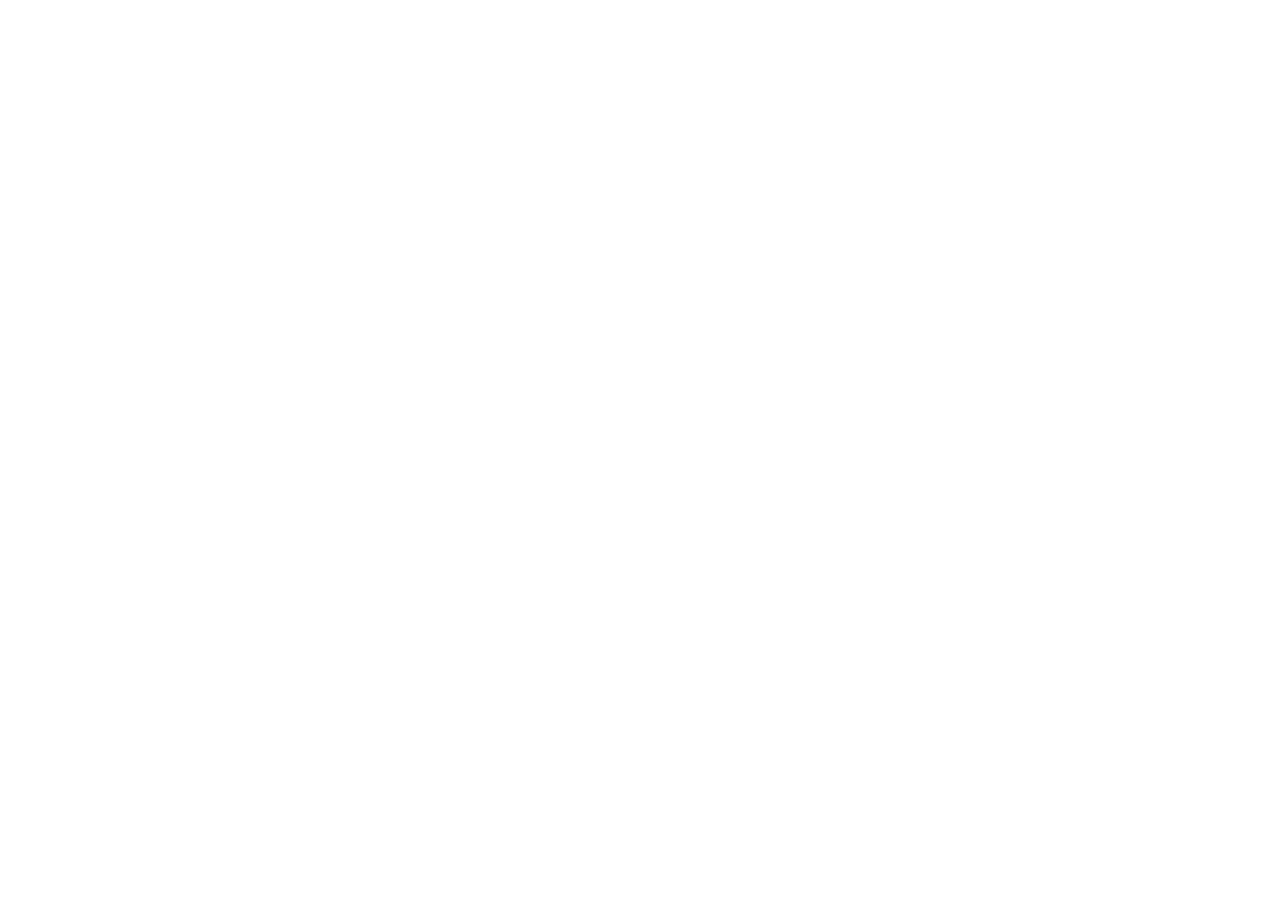
==== html/glass.html @ 977c3675 "indexの追記" ====
<!DOCTYPE html>
<html lang="ja">

<head>
    <meta charset="UTF-8">
    <meta name="viewport" content="width=device-width, initial-scale=1.0">

    <link rel="stylesheet" href="../css/all-sytle.css">
    <link rel="stylesheet" href="../css/ham.style.css">

    <!-- fontのリンク -->
    <link rel="preconnect" href="https://fonts.googleapis.com">
    <link rel="preconnect" href="https://fonts.gstatic.com" crossorigin>
    <link href="https://fonts.googleapis.com/css2?family=Shippori+Mincho:wght@400;500;600;700;800&display=swap"
        rel="stylesheet">
    <title>Document</title>
</head>

<body>

</body>

</html>
---- css/all-sytle.css ----
@charset "utf-8";

* {
    padding: 0;
    margin: 0;
    font-family: "Shippori Mincho", serif;
    font-style: normal;
}

/* 背景画像 */
html {
    background-image: url(../img/背景.png);
}

header {
    display: flex;
    justify-content: space-between;
}

.header_2 {
    display: flex;
}

.logo {
    margin: auto;
    width: 200px;
}

.logo img {
    margin-top: 3%;
    margin-right: 15px;
}

.logo_2 {
    margin: auto;
}

.logo_2 p {
    margin: auto;
    margin-right: 50px;
}
---- css/ham.style.css ----
.header-area {
  display: flex;
  justify-content: space-between;
  height: 65px;
  padding: 0 20px;
  align-items: center;
}

.hamburger {
  width: 40px;
  height: 23px;
  position: relative;
}

.hamburger span {
  position: absolute;
  width: 100%;
  height: 2px;
  background-color: black;
}

.hamburger span:first-of-type {
  /* ハンバーガーメニューの1番目の線 */
  top: 0;
}

.hamburger span:nth-of-type(2) {
  /* ハンバーガーメニューの2番目の線 */
  top: 50%;
}

.hamburger span:last-of-type {
  /* ハンバーガーメニューの3番目の線 */
  top: 100%;
}

.hamburger-x {
  width: 40px;
  height: 10px;
  position: relative;
  margin-right: 10%;
  margin-top: 10px;
  margin-left: 10%;
}

.hamburger-x span {
  position: absolute;
  width: 100%;
  height: 2px;
  background-color: black;
  left: 0px;
}

.slide-menu {
  background-color: #f7f5f2;
  position: fixed;
  width: 25%;
  left: 0;
  transform: translateX(-100%);
  transition: .5s;
  border: 1px solid black;
}

.slide-menu .hori {
  width: 80%;
  height: 4px;
  margin: 0 0 0 10%;
  border-top: 1px solid #B8A36C;
  border-bottom: 1px solid #B8A36C;
}

.slide-menu .menu {
  color: #000;
  line-height: 300%;
  text-align: center;
  background-color: #EFE0CB;
  display: flex;
}

.slide-menu .toTop {
  color: #000;
  line-height: 300%;
  text-align: center;
  margin-top: 5%;
}

.slide-menu .nav {
  color: #000;
  line-height: 300%;
  text-align: left;
  padding-left: 10%;
  margin-top: 5%;
}

.slide-menu .item {
  color: #000;
  line-height: 300%;
  text-align: left;
  padding-left: 20%;
}

.hamburger-x span:first-of-type {
  /* ハンバーガーメニューの1番目の線 */
  top: 50%;
  transform: rotate(45deg);
}

.hamburger-x span:last-of-type {
  /* ハンバーガーメニューの3番目の線 */
  top: 50%;
  transform: rotate(-45deg);
}

.slide-menu.active {
  transform: translateX(0);
}

.ham-cover.active {
  position: fixed;
  width: 100%;
  height: 100%;
  top: 0;
  left: 0;
  z-index: -1;
  background: rgba(3, 3, 3, .5);
  display: block;
}

.text {
  font-size: 18px;
  font-family: 'sawarabi Mincho';
}
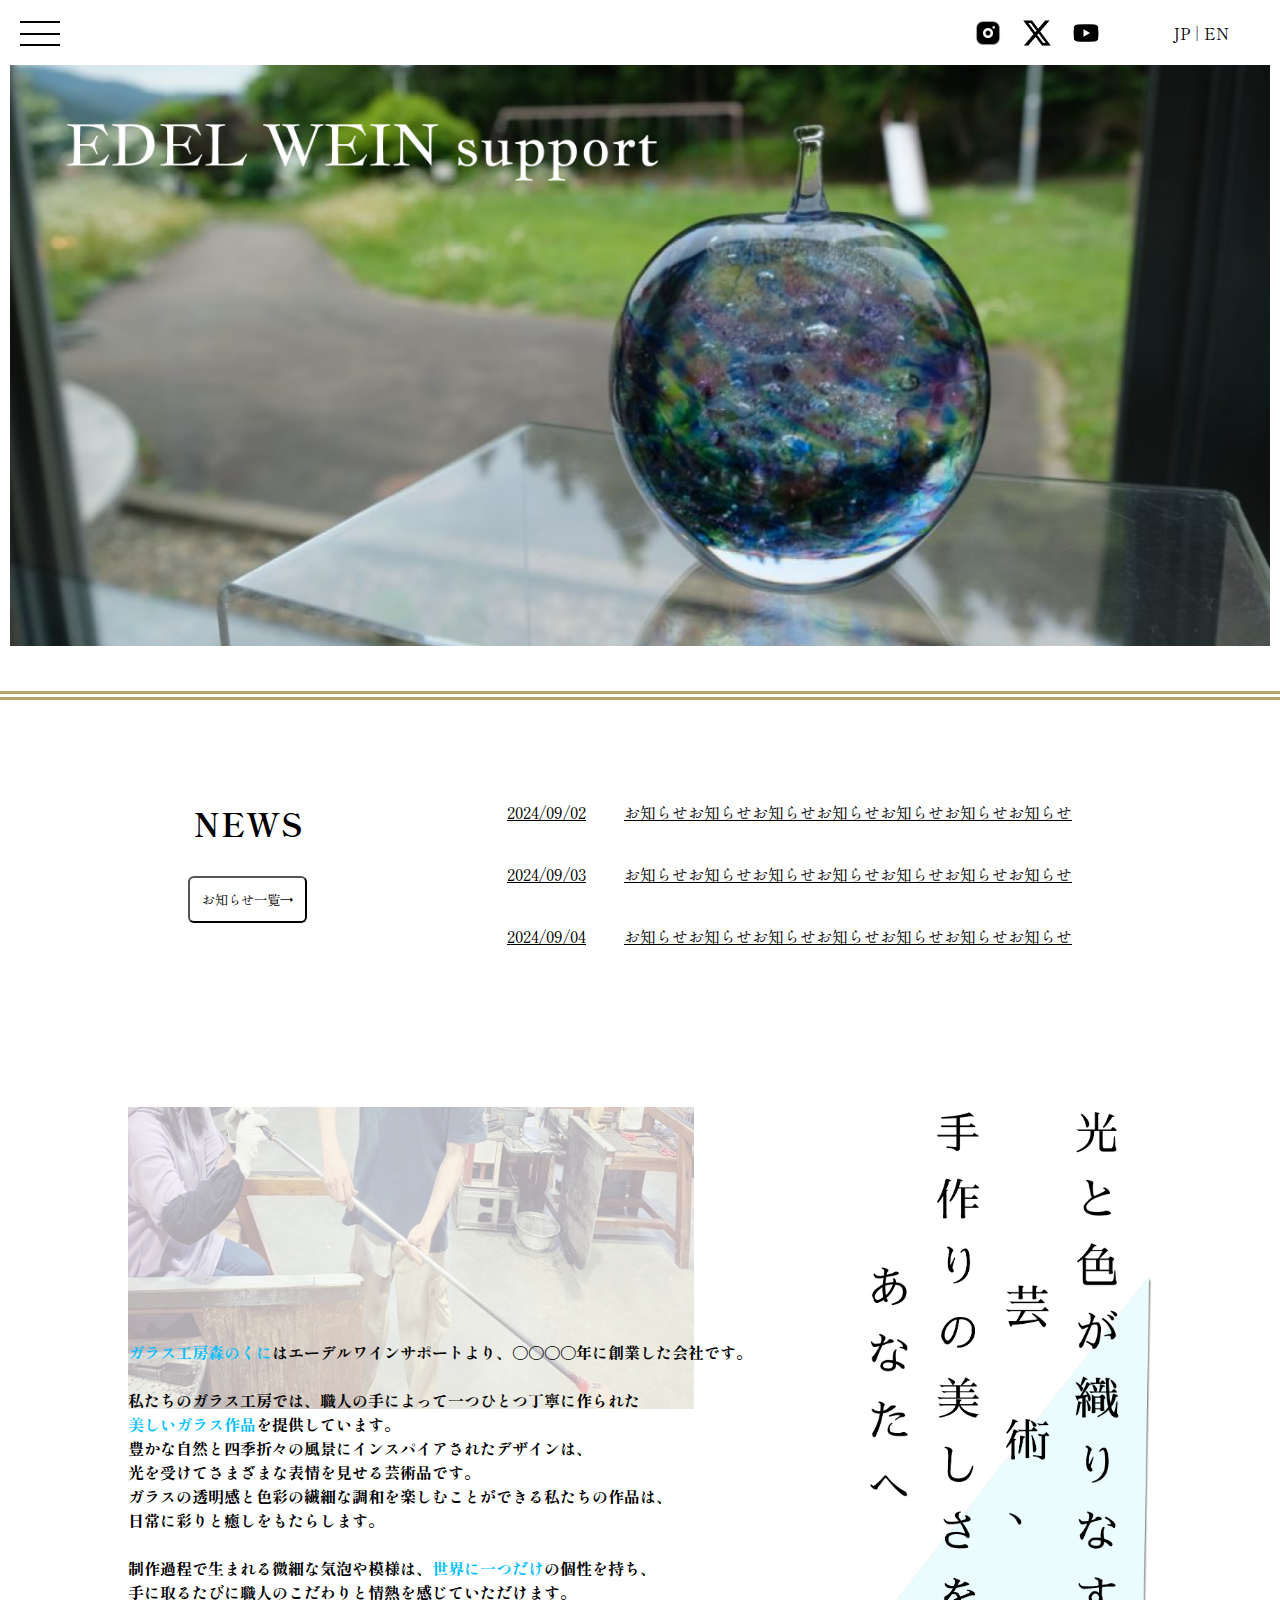
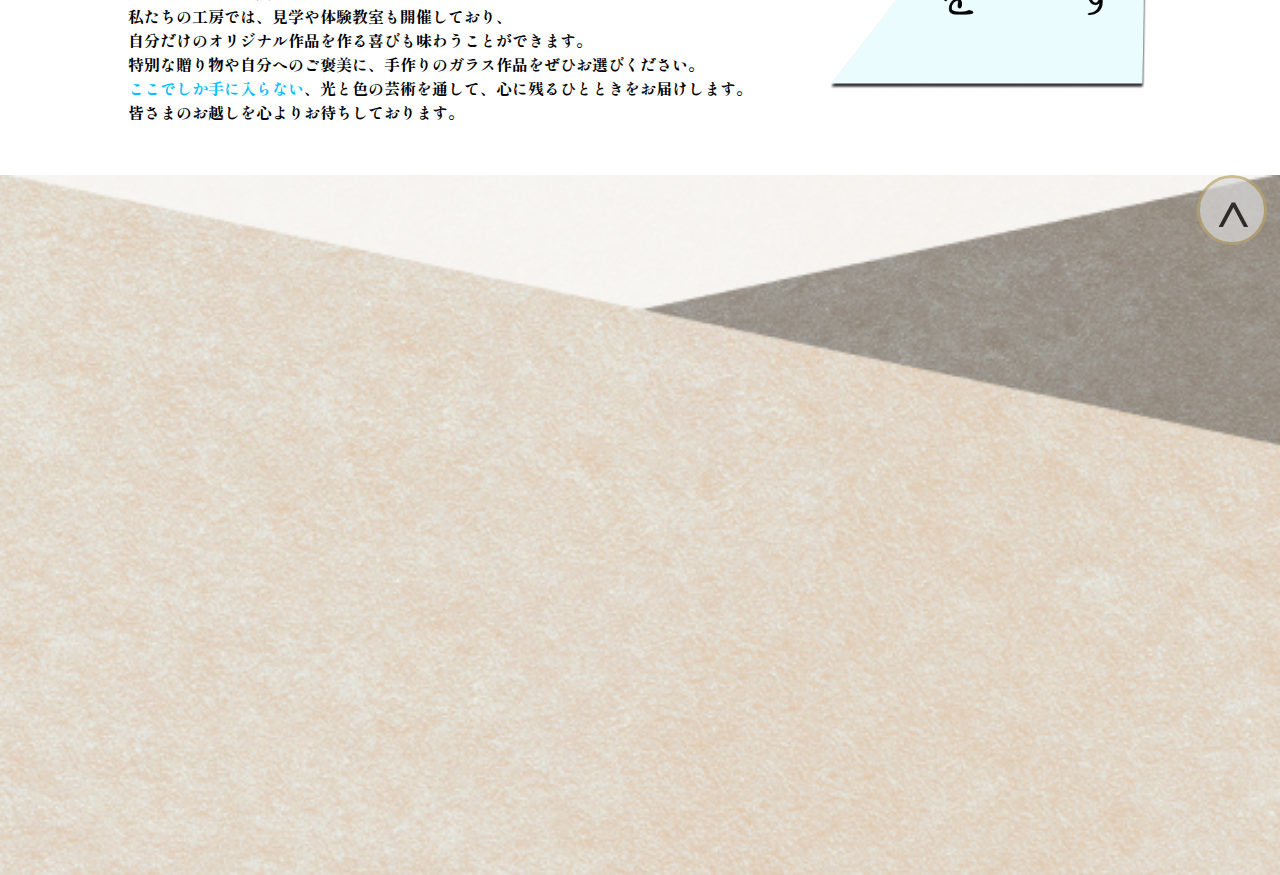
==== commit 3a676601: "ガラスページの要素追加、一部のcssをall-styleに移動" ====
--- a/html/glass.html
+++ b/html/glass.html
@@ -7,17 +7,141 @@
 
     <link rel="stylesheet" href="../css/all-sytle.css">
     <link rel="stylesheet" href="../css/ham.style.css">
+    <link rel="stylesheet" href="../css/glass-style.css">
 
     <!-- fontのリンク -->
     <link rel="preconnect" href="https://fonts.googleapis.com">
     <link rel="preconnect" href="https://fonts.gstatic.com" crossorigin>
     <link href="https://fonts.googleapis.com/css2?family=Shippori+Mincho:wght@400;500;600;700;800&display=swap"
         rel="stylesheet">
-    <title>Document</title>
+    <title>森のくに</title>
 </head>
 
 <body>
+    <!-- ヘッダー -->
+    <header class="header">
 
+        <!-- ハンバーガーメニューの線 -->
+        <div class="header-area">
+            <div class="hamburger">
+                <span></span>
+                <span></span>
+                <span></span>
+            </div>
+        </div>
+
+        <!-- ハンバーガーメニュー -->
+        <ul class="slide-menu">
+            <div class="menu">
+                <div class="hamburger-x">
+                    <span></span>
+                    <span></span>
+                </div>
+                <p class="text">Menu</p>
+            </div>
+            <div class="toTop text"><a href="index.html">TOPページに戻る</a></div>
+            <div class="hori">
+                <span></span>
+                <span></span>
+            </div>
+            <div class="nav text">各施設</div>
+            <div class="item text"><a href="#">＞ 森のくに</a></div>
+            <div class="item text"><a href="restaurant.html">＞ レストランベルンドルフ</a></div>
+            <div class="item text"><a href="hotel.html">＞ ホテルベルンドルフ</a></div>
+            <div class="hori">
+                <span></span>
+                <span></span>
+            </div>
+            <div class="nav text">その他</div>
+            <div class="item text"><a href="">＞ お問い合わせ</a></div>
+            <div class="item text"><a href="">＞ 会社概要</a></div>
+        </ul>
+
+        <div class="ham-cover"> </div>
+        <!-- ロゴ -->
+        <div class="header_2">
+            <div class="logo">
+                <img src="/img/logo/insta_log.png" alt="" height="30px">
+                <img src="/img/logo/X_log.png" alt="" height="30px">
+                <img src="/img/logo/youtube_log.png" alt="" height="30px">
+            </div>
+            <div class="logo_2">
+                <p>JP | EN</p>
+            </div>
+        </div>
+
+    </header>
+
+    <!-- 画像js -->
+    <div class="animation_back">
+        <img src="/img/back.png" alt="">
+    </div>
+
+    <!-- 線 -->
+    <hr class="hr">
+
+    <!-- お知らせページ -->
+    <div class="notice">
+        <div class="notice_h1">
+            <h1>NEWS</h1>
+            <button>お知らせ一覧→</button>
+        </div>
+        <div>
+            <table class="notice_table">
+                <tr>
+                    <td>2024/09/02</td>
+                    <td>お知らせお知らせお知らせお知らせお知らせお知らせお知らせ</td>
+                </tr>
+                <tr>
+                    <td>2024/09/03</td>
+                    <td>お知らせお知らせお知らせお知らせお知らせお知らせお知らせ</td>
+                </tr>
+                <tr>
+                    <td>2024/09/04</td>
+                    <td>お知らせお知らせお知らせお知らせお知らせお知らせお知らせ</td>
+                </tr>
+            </table>
+        </div>
+
+    </div>
+
+    <!-- メインコンテンツ1つ目 -->
+    <div class="main1">
+        <div class="left">
+            <p>
+                <span class="text-blue">ガラス工房森のくに</span>はエーデルワインサポートより、〇〇〇〇年に創業した会社です。<br><br>
+
+                私たちのガラス工房では、職人の手によって一つひとつ丁寧に作られた<br>
+                <span class="text-blue">美しいガラス作品</span>を提供しています。<br>
+                豊かな自然と四季折々の風景にインスパイアされたデザインは、<br>
+                光を受けてさまざまな表情を見せる芸術品です。<br>
+                ガラスの透明感と色彩の繊細な調和を楽しむことができる私たちの作品は、<br>
+                日常に彩りと癒しをもたらします。<br><br>
+
+                制作過程で生まれる微細な気泡や模様は、<span class="text-blue">世界に一つだけ</span>の個性を持ち、<br>
+                手に取るたびに職人のこだわりと情熱を感じていただけます。<br>
+                私たちの工房では、見学や体験教室も開催しており、<br>
+                自分だけのオリジナル作品を作る喜びも味わうことができます。<br>
+
+                特別な贈り物や自分へのご褒美に、手作りのガラス作品をぜひお選びください。<br>
+                <span class="text-blue">ここでしか手に入らない</span>、光と色の芸術を通して、心に残るひとときをお届けします。<br>
+                皆さまのお越しを心よりお待ちしております。
+            </p>
+        </div>
+        <div class="right">
+            <img src="../img/glass/catchcopy.png" alt="catchcopy" width="90%">
+        </div>
+    </div>
+
+    <footer>
+        <a class="global_nav" href="#">
+            <div class="button">
+                <span>^</span>
+            </div>
+        </a>
+    </footer>
+
+    <script type="text/javascript" src="/js/ham.js"></script>
 </body>
 
 </html>--- a/css/all-sytle.css
+++ b/css/all-sytle.css
@@ -5,6 +5,7 @@
     margin: 0;
     font-family: "Shippori Mincho", serif;
     font-style: normal;
+    text-decoration: none;
 }
 
 /* 背景画像 */
@@ -12,8 +13,22 @@
     background-image: url(../img/背景.png);
 }
 
+* {
+    margin: 0;
+    padding: 0;
+    box-sizing: border-box;
+}
+
 header {
     display: flex;
+    justify-content: space-between;
+}
+
+footer {
+    width: 100%;
+    height: 700px;
+    background-image: url(../img/footer.png);
+    background-size: cover;
     justify-content: space-between;
 }
 
@@ -37,5 +52,106 @@
 
 .logo_2 p {
     margin: auto;
-    margin-right: 50px;
+    margin-right: 50px
+}
+
+/* ページ上部の画像仮枠 */
+.animation_back img {
+    width: 100%;
+    height: 100%;
+    padding: 0 10px 10px 10px;
+}
+
+/* hrのリセットcss & デザイン*/
+hr {
+    height: 0;
+    margin: 0;
+    padding: 0;
+    border: 0;
+}
+
+.hr {
+    margin-top: 30px;
+    border-top: 9px double #B8A36C;
+}
+
+
+/* 画面最上部に遷移するボタン */
+.button {
+    width: 70px;
+    height: 70px;
+    background-color: #D9D9D9;
+    border-radius: 1000px;
+    text-align: center;
+    opacity: 0.7;
+    border: solid #B8A36C;
+    font-weight: 600;
+    position: sticky;
+    top: 10px;
+    display: block;
+    margin-left: auto;
+    margin-right: 1%;
+    margin-top: 1%;
+}
+
+.button span {
+    color: black;
+    width: 100%;
+    font-size: 60px;
+    margin: auto;
+}
+
+
+/* お知らせ */
+.notice {
+    margin: 50px 60px 30px 60px;
+    padding: 30px 30px 50px 30px;
+    background-color: white;
+    border-radius: 15px;
+    display: flex;
+    justify-content: center;
+}
+
+.notice_h1 {
+    margin-top: 20px;
+    margin-right: 180px;
+    text-align: center;
+}
+
+.notice_h1 button {
+    margin-top: 30px;
+    padding: 12px;
+    border-radius: 6px;
+    background-color: white;
+    position: relative;
+    z-index: 1;
+    transition: 1s;
+}
+
+.notice_h1 button::before {
+    content: "";
+    width: 100%;
+    height: 100%;
+    position: absolute;
+    top: 0;
+    left: 0;
+    z-index: -1;
+    background-color: #333;
+    transform-origin: 100%;
+    transform: scaleX(0);
+    transition: transform ease .5s;
+}
+
+.notice_h1 button:hover {
+    color: #fff;
+}
+
+.notice_h1 button:hover::before {
+    transform-origin: 0%;
+    transform: scaleX(1);
+}
+
+.notice_table td {
+    padding: 18px;
+    text-decoration: underline;
 }--- a/css/ham.style.css
+++ b/css/ham.style.css
@@ -59,6 +59,7 @@
   transform: translateX(-100%);
   transition: .5s;
   border: 1px solid black;
+  z-index: 2;
 }
 
 .slide-menu .hori {
@@ -67,6 +68,11 @@
   margin: 0 0 0 10%;
   border-top: 1px solid #B8A36C;
   border-bottom: 1px solid #B8A36C;
+}
+
+.slide-menu a {
+  text-decoration: none;
+  color: black;
 }
 
 .slide-menu .menu {
@@ -99,6 +105,10 @@
   padding-left: 20%;
 }
 
+.hamburger-x {
+  padding: 2.5% 0 5% 0;
+}
+
 .hamburger-x span:first-of-type {
   /* ハンバーガーメニューの1番目の線 */
   top: 50%;
@@ -122,11 +132,10 @@
   top: 0;
   left: 0;
   z-index: -1;
-  background: rgba(3, 3, 3, .5);
+  /* background: rgba(3, 3, 3, .5); */
   display: block;
 }
 
 .text {
   font-size: 18px;
-  font-family: 'sawarabi Mincho';
 }--- a/css/glass-style.css
+++ b/css/glass-style.css
@@ -0,0 +1,33 @@
+/* メインコンテンツ1つ目 */
+
+.main1 {
+    display: flex;
+    padding: 3% 10%;
+}
+
+.main1 .left {
+    margin-top: 2%;
+    width: 65%;
+    background-image: url("../img/glass/ガラス制作風景.png");
+    background-repeat: no-repeat;
+    background-position-y: top;
+    background-position-x: left;
+    background-size: 85% auto;
+}
+
+.main1 .left p {
+    margin-top: 35%;
+    font-weight: bold;
+}
+
+.text-blue { color: deepskyblue; }
+
+
+
+.main1 .right {
+    width: 35%;
+}
+
+.main1 img {
+    margin-left: 10%;
+}
